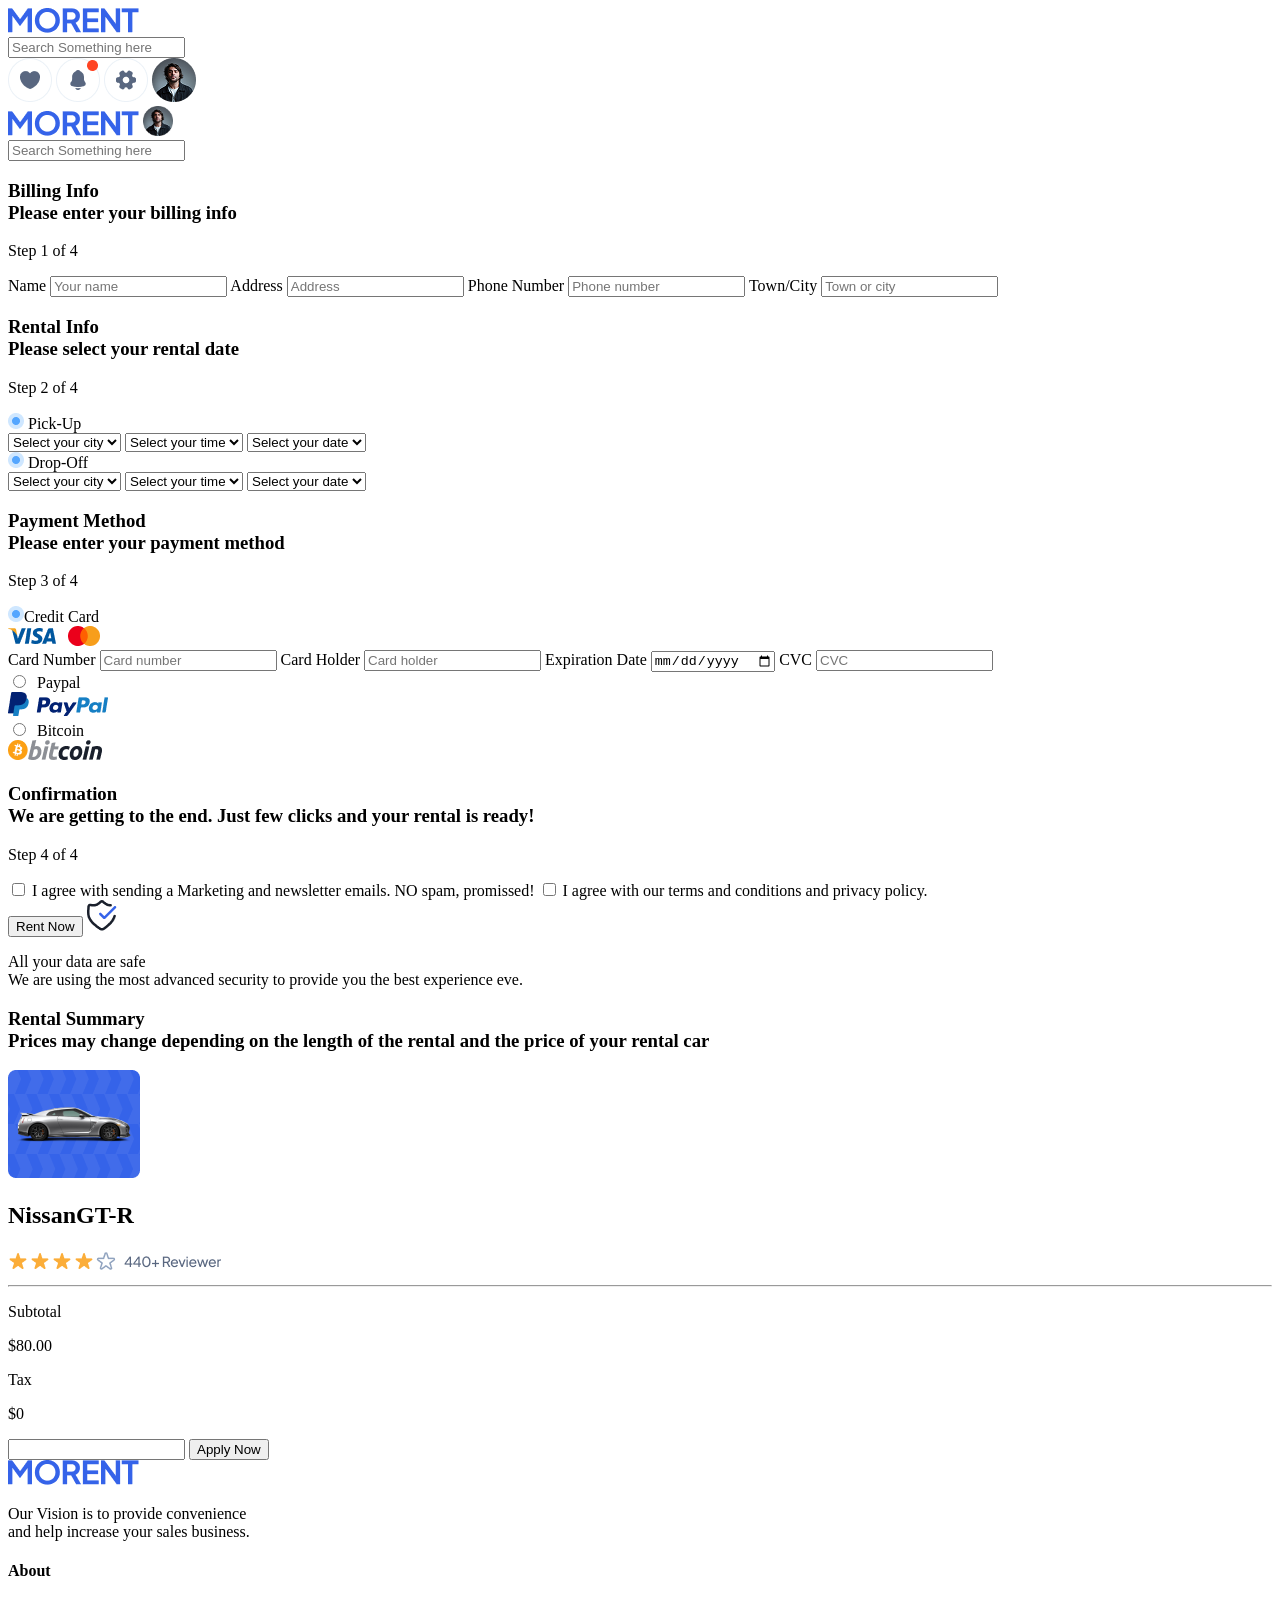
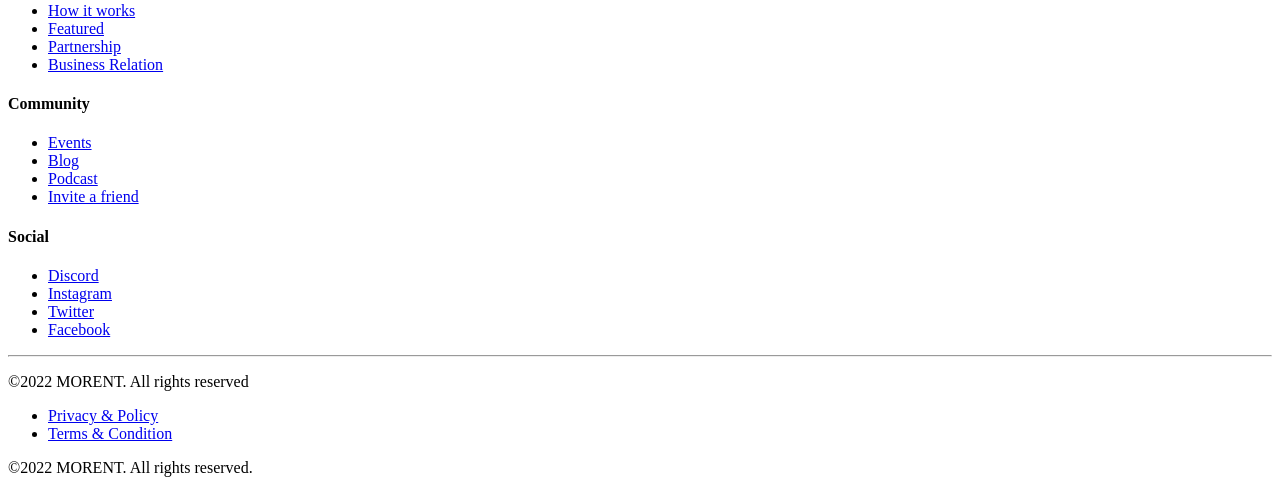
==== Payment car rent/payment.html @ 50a6cc04 "Fix input field markup and update city options in payment form" ====
<!DOCTYPE html>
<html lang="en-us">

<head>
    <meta charset="UTF-8">
    <meta name="viewport" content="width=device-width, initial-scale=1.0">
    <title>Payment Car Rent</title>
    <link rel="stylesheet" href="style.css">
    <link rel="shortcut icon" href="assets/images/car.png" type="image/png">
</head>

<body>
    <header class="normal-header">
        <div class="logo-container">
            <img src="../assets/images/Logo.png" alt="Morrent Logo" height="52%">
            <form action="" class="xform">
                <label for="gsearch"></label>
                <input type="search" class="searchx" name="search" placeholder="Search Something here">
            </form>
        </div>
        <div class="headersubpro">
            <img src="../assets/images/Likex.png" alt=" Like icon" class="imgh1">
            <img src="../assets/images/Notification.png" alt="Notification icon" class="imgh2">
            <img src="../assets/images/Settings.png" alt="Setting icon">
            <img src="../assets/images/Profil.png" alt="Profile icon">
        </div>
    </header>

    <header class="mobile-header">
        <div class="mobile-logo">
            <img src="../assets/images/Logo.png" alt="Morrent Logo">
            <img src="../assets/images/Profil.png" alt="Profile icon" id="profileicons" width="30px">
        </div>
        <form action="" class="xform mobileheadersearch" title="This is for mobile header">
            <label for="gsearch"></label>
            <input type="search" class="searchx" name="search" placeholder="Search Something here">
        </form>
    </header>

    <main>
        <secction class="rental-paymentform">
            <section class="billingcontainer">
                <div class="billheader">
                    <h3>Billing Info <br><span>Please enter your billing info</span></h3>
                    <p><span>Step 1 of 4</span></p>
                </div>
                <div class="bill-info">
                    <form action="">
                        <label for="name">Name</label>
                        <input type="text" name="name" id="name" placeholder="Your name">
                        <label for="address">Address</label>
                        <input type="text" name="address" id="address" placeholder="Address">
                        <label for="number">Phone Number</label>
                        <input type="tel" name="number" id="number" placeholder="Phone number">
                        <label for="town">Town/City</label>
                        <input type="text" name="town" id="town" placeholder="Town or city">
                    </form>
                </div>
            </section>

            <section class="rentalcontainer">
                <div class="rentalheader">
                    <h3>Rental Info <br><span>Please select your rental date</span></h3>
                    <p><span>Step 2 of 4</span></p>
                </div>
                <div class="pickup">
                    <img src="../assets/images/mark.png" alt="This is a mark pickup icon"> <span
                        class="pickdrop">Pick-Up</span>
                    <form action="">
                        <select name="location" id="dlocation" title="The is rental pickup ciry location">
                            <option value=" ">Select your city</option>
                            <option value="dla1">Douala</option>
                            <option value="bda1">Bamenda</option>
                            <option value="yde1">Yaounde</option>
                        </select>
                        <select name="time" id="dtime" title="This is rental pickup time">
                            <option value=" ">Select your time</option>
                        </select>
                        <select name="date" id="ddate" title="This is rental pickup date">
                            <option value="">Select your date</option>
                        </select>
                    </form>
                </div>
                <div class="drop-off" title="This is drop-off container">
                    <img src="../assets/images/mark.png" alt="This is a mark drop-off icon"> <span
                        class="pickdrop">Drop-Off</span>
                    <form action="">
                        <select name="location" id="plocation" title="The is rental drop-off ciry location">
                            <option value=" ">Select your city</option>
                            <option value="dla">Douala</option>
                            <option value="bda">Bamenda</option>
                            <option value="yde">Yaounde</option>
                        </select>
                        <select name="time" id="ptime" title="This is rental drop-off time">
                            <option value=" ">Select your time</option>
                        </select>
                        <select name="date" id="pdate" title="This is rental drop-off date">
                            <option value="">Select your date</option>
                        </select>
                    </form>
                </div>
            </section>

            <section class="payment">
                <div class="paymentheader">
                    <h3>Payment Method <br><span>Please enter your payment method</span></h3>
                    <p><span>Step 3 of 4</span></p>
                </div>
                <div class="paymentinfo">
                    <div class="infoheader">
                        <div><img src="../assets/images/mark.png" alt="mark icon for payment"><span
                                class="pickdrop">Credit
                                Card</span></div>
                        <img src="../assets/images/visa.png" alt="Visa icon for payment">
                    </div>
                    <form action="" class="cardinfo">
                        <label for="cardnumber">Card Number</label>
                        <input type="tel" name="cardnumber" id="cardnumber" placeholder="Card number">
                        <label for="cardholder">Card Holder</label>
                        <input type="text" name="cardholder" id="cardholder" placeholder="Card holder">
                        <label for="exdate">Expiration Date</label>
                        <input type="date" name="exdate" id="exdate" placeholder="DD/MM/YY">
                        <label for="cvc">CVC</label>
                        <input type="text" name="cvc" id="cvc" placeholder="CVC">
                    </form>
                    <form action="">
                        <div class="paypal">
                            <div>
                                <input type="radio" name="paypal" id="paypal">
                                <label for="paypal"> &nbsp;Paypal</label>
                            </div>
                            <img src="../assets/images/paypal.png" alt="Paypay icon for payment">
                        </div>
                        <div class="bitcoin">
                            <div><input type="radio" name="paypal" id="bitcoin">
                                <label for="bitcoin"> &nbsp;Bitcoin</label>
                            </div>
                            <img src="../assets/images/bitcoin.png" alt="Bitcoin icon for payment">
                        </div>
                    </form>
                </div>
            </section>

            <section class="confirmation">
                <div class="confheader">
                    <h3>Confirmation <br><span>We are getting to the end. Just few clicks and your rental is
                            ready!</span></h3>
                    <p><span>Step 4 of 4</span></p>
                </div>
                <form action="">
                    <input type="checkbox" name="policies" id="policy1">
                    <label for="policy1">I agree with sending a Marketing and newsletter emails. NO spam,
                        promissed!</label>
                    <input type="checkbox" name="policies" id="policy2">
                    <label for="policy2">I agree with our terms and conditions and privacy policy.</label>
                </form>
                <button type="button">Rent Now</button>
                <img src="../assets/images/Layer.png" alt="Layer icon">
                <p>All your data are safe <br><span>We are using the most advanced security to provide you the best
                        experience eve.</span></p>
            </section>
        </secction>

        <section class="rentalsummary">
            <h3>Rental Summary <br> <span>Prices may change depending on the length of the rental and the price of your
                    rental car</span></h3>
            <div class="carinfos">
                <img src="../assets/images/look.png" alt="Car picture">
                <div class="carname">
                    <h2>NissanGT-R</h2>
                    <img src="../assets/images/review.png" alt="car review image">
                </div>
            </div>
            <hr>
            <div class="price">
                <p><span>Subtotal</span></p>
                <p>&dollar;80.00</p>
            </div>
            <div class="tax">
                <p><span>Tax</span></p>
                <p>&dollar;0</p>
            </div>
            <div class="promo">
                <form action="">
                    <input type="text" name="promocode" id="promocode">
                    <label for="promocode"><button type="button">Apply Now</button></label>
                </form>
            </div>

        </section>


    </main>


    <footer>
        <section class="part1">
            <div class="icon">
                <img src="../assets/images/Logo.png" alt="footer Morrent Logo">
                <p><span>Our Vision is to provide convenience <br> and help increase your sales business.</span></p>
            </div>
            <div class="footernav">
                <div class="about community">
                    <h4>About</h4>
                    <ul>
                        <li><a href="#">How it works</a></li>
                        <li><a href="#">Featured</a></li>
                        <li><a href="#">Partnership</a></li>
                        <li><a href="#">Business Relation</a></li>
                    </ul>
                </div>

                <div class="community">
                    <h4>Community</h4>
                    <ul>
                        <li><a href="#">Events</a></li>
                        <li><a href="#">Blog</a></li>
                        <li><a href="#">Podcast</a></li>
                        <li><a href="#">Invite a friend</a></li>
                    </ul>
                </div>

                <div class="social community">
                    <h4>Social</h4>
                    <ul>
                        <li><a href="#">Discord</a></li>
                        <li><a href="#">Instagram</a></li>
                        <li><a href="#">Twitter</a></li>
                        <li><a href="#">Facebook</a></li>
                    </ul>
                </div>
            </div>
        </section>
        <hr>
        <section class="last">
            <div class="copyright">
                <p>&copy;2022 MORENT. All rights reserved</p>
            </div>
            <div class="privacy" id="footerprivacy">
                <ul>
                    <li><a href="#">Privacy &amp; Policy</a></li>
                    <li><a href="#">Terms &amp; Condition</a></li>
                </ul>
            </div>
        </section>
        <section class="mobilecopyright">
            <div class="mcopy">
                <p>&copy;2022 MORENT. All rights reserved.</p>
            </div>
        </section>
    </footer>
</body>

</html>
---- Payment car rent/style.css ----
@import url("https://fonts.googleapis.com/css2?family=Plus+Jakarta+Sans:ital,wght@0,200..800;1,200..800&display=swap");
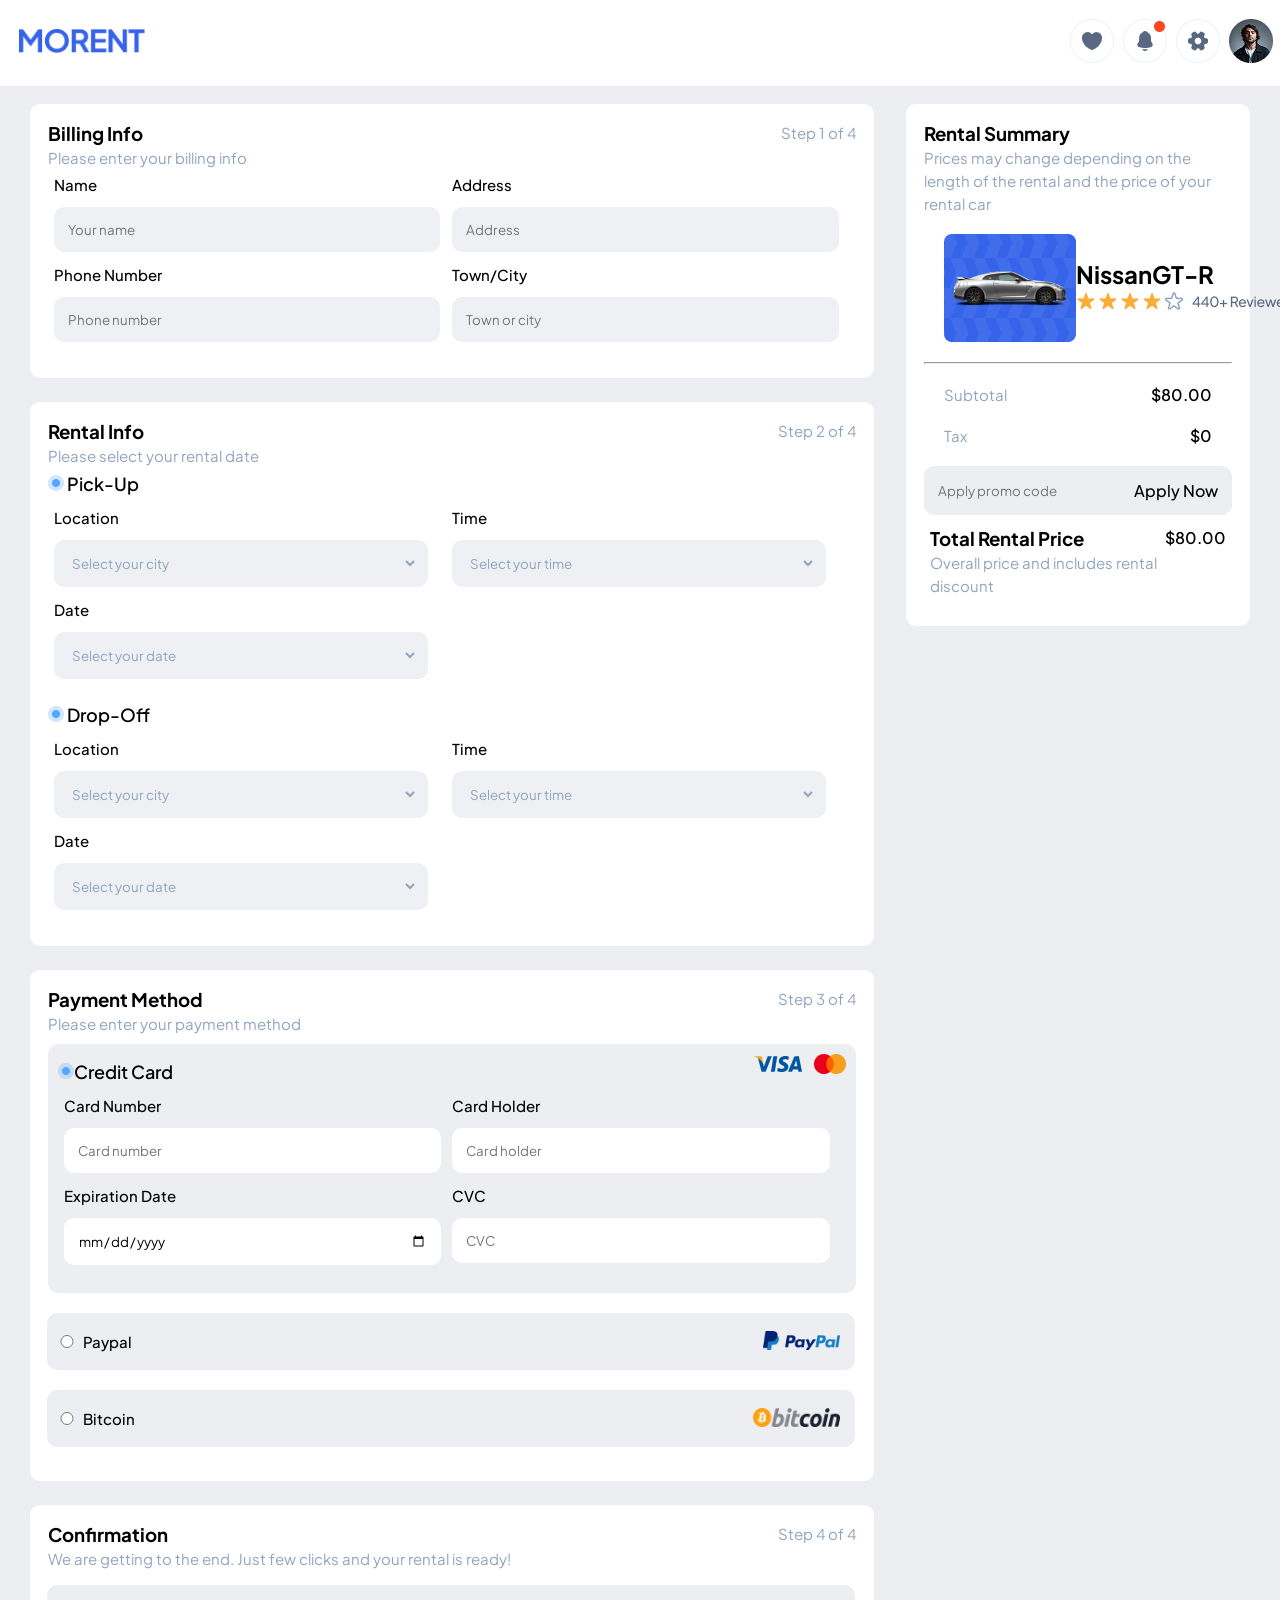
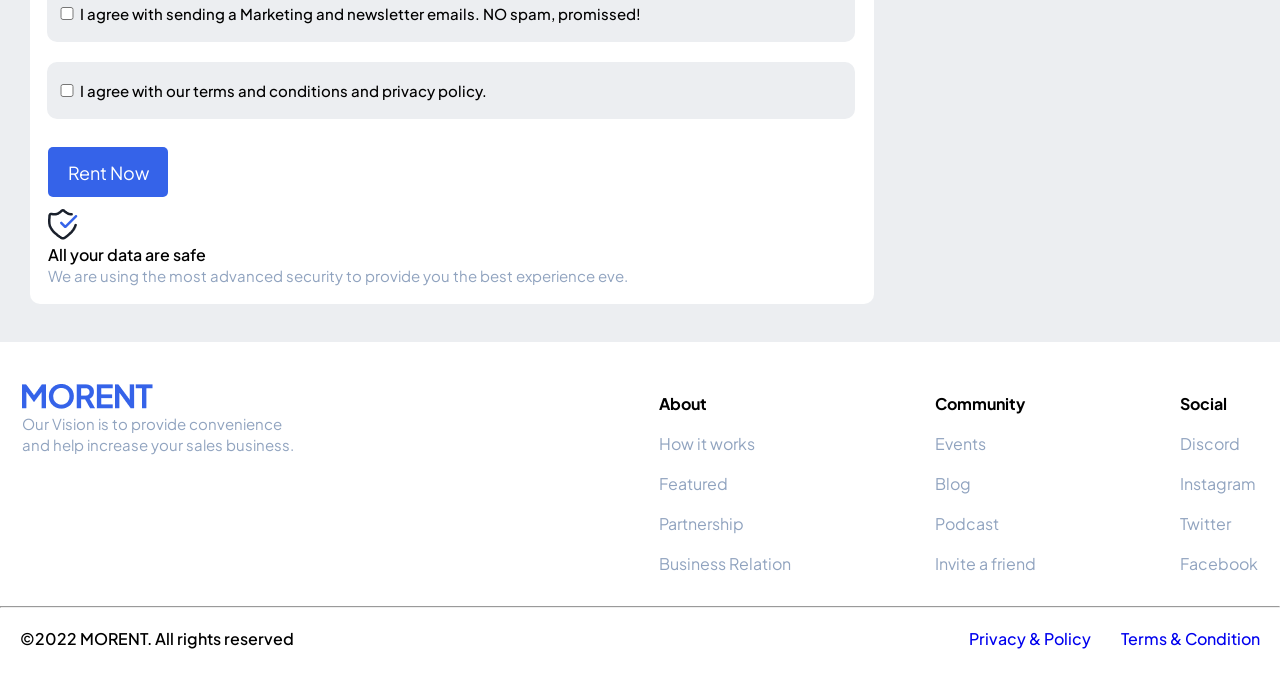
==== commit 0283a867: "Refactor payment form layout and styles for for the rental page" ====
--- a/Payment car rent/payment.html
+++ b/Payment car rent/payment.html
@@ -12,11 +12,7 @@
 <body>
     <header class="normal-header">
         <div class="logo-container">
-            <img src="../assets/images/Logo.png" alt="Morrent Logo" height="52%">
-            <form action="" class="xform">
-                <label for="gsearch"></label>
-                <input type="search" class="searchx" name="search" placeholder="Search Something here">
-            </form>
+            <img src="../assets/images/Logo.png" alt="Morrent Logo" height="50%">
         </div>
         <div class="headersubpro">
             <img src="../assets/images/Likex.png" alt=" Like icon" class="imgh1">
@@ -26,17 +22,6 @@
         </div>
     </header>
 
-    <header class="mobile-header">
-        <div class="mobile-logo">
-            <img src="../assets/images/Logo.png" alt="Morrent Logo">
-            <img src="../assets/images/Profil.png" alt="Profile icon" id="profileicons" width="30px">
-        </div>
-        <form action="" class="xform mobileheadersearch" title="This is for mobile header">
-            <label for="gsearch"></label>
-            <input type="search" class="searchx" name="search" placeholder="Search Something here">
-        </form>
-    </header>
-
     <main>
         <secction class="rental-paymentform">
             <section class="billingcontainer">
@@ -46,14 +31,18 @@
                 </div>
                 <div class="bill-info">
                     <form action="">
-                        <label for="name">Name</label>
-                        <input type="text" name="name" id="name" placeholder="Your name">
-                        <label for="address">Address</label>
-                        <input type="text" name="address" id="address" placeholder="Address">
-                        <label for="number">Phone Number</label>
-                        <input type="tel" name="number" id="number" placeholder="Phone number">
-                        <label for="town">Town/City</label>
-                        <input type="text" name="town" id="town" placeholder="Town or city">
+                        <div> <label for="name">Name</label>
+                            <input type="text" name="name" id="name" placeholder="Your name">
+                        </div>
+                        <div><label for="address">Address</label>
+                            <input type="text" name="address" id="address" placeholder="Address">
+                        </div>
+                        <div> <label for="number">Phone Number</label>
+                            <input type="tel" name="number" id="number" placeholder="Phone number">
+                        </div>
+                        <div><label for="town">Town/City</label>
+                            <input type="text" name="town" id="town" placeholder="Town or city">
+                        </div>
                     </form>
                 </div>
             </section>
@@ -67,36 +56,48 @@
                     <img src="../assets/images/mark.png" alt="This is a mark pickup icon"> <span
                         class="pickdrop">Pick-Up</span>
                     <form action="">
-                        <select name="location" id="dlocation" title="The is rental pickup ciry location">
-                            <option value=" ">Select your city</option>
-                            <option value="dla1">Douala</option>
-                            <option value="bda1">Bamenda</option>
-                            <option value="yde1">Yaounde</option>
-                        </select>
-                        <select name="time" id="dtime" title="This is rental pickup time">
-                            <option value=" ">Select your time</option>
-                        </select>
-                        <select name="date" id="ddate" title="This is rental pickup date">
-                            <option value="">Select your date</option>
-                        </select>
+                        <div> <label for="plocation">Location</label>
+                            <select name="location" id="plocation" title="The is rental pickup ciry location">
+                                <option value=" ">Select your city</option>
+                                <option value="dla1">Douala</option>
+                                <option value="bda1">Bamenda</option>
+                                <option value="yde1">Yaounde</option>
+                            </select>
+                        </div>
+                        <div><label for="ptime">Time</label>
+                            <select name="time" id="ptime" title="This is rental pickup time">
+                                <option value=" ">Select your time</option>
+                            </select>
+                        </div>
+                        <div><label for="pdate">Date</label>
+                            <select name="date" id="pdate" title="This is rental pickup date">
+                                <option value="">Select your date</option>
+                            </select>
+                        </div>
                     </form>
                 </div>
                 <div class="drop-off" title="This is drop-off container">
                     <img src="../assets/images/mark.png" alt="This is a mark drop-off icon"> <span
                         class="pickdrop">Drop-Off</span>
                     <form action="">
-                        <select name="location" id="plocation" title="The is rental drop-off ciry location">
-                            <option value=" ">Select your city</option>
-                            <option value="dla">Douala</option>
-                            <option value="bda">Bamenda</option>
-                            <option value="yde">Yaounde</option>
-                        </select>
-                        <select name="time" id="ptime" title="This is rental drop-off time">
-                            <option value=" ">Select your time</option>
-                        </select>
-                        <select name="date" id="pdate" title="This is rental drop-off date">
-                            <option value="">Select your date</option>
-                        </select>
+                        <div><label for="dlocation">Location</label>
+                            <select name="location" id="dlocation" title="The is rental drop-off ciry location">
+                                <option value=" ">Select your city</option>
+                                <option value="dla">Douala</option>
+                                <option value="bda">Bamenda</option>
+                                <option value="yde">Yaounde</option>
+                            </select>
+                        </div>
+                        <div><label for="dtime">Time</label>
+                            <select name="time" id="p\dtime" title="This is rental drop-off time">
+                                <option value=" ">Select your time</option>
+                            </select>
+                        </div>
+                        <div> <label for="ddate">Date</label>
+                            <select name="date" id="ddate" title="This is rental drop-off date">
+                                <option value="">Select your date</option>
+                            </select>
+                        </div>
                     </form>
                 </div>
             </section>
@@ -111,34 +112,39 @@
                         <div><img src="../assets/images/mark.png" alt="mark icon for payment"><span
                                 class="pickdrop">Credit
                                 Card</span></div>
-                        <img src="../assets/images/visa.png" alt="Visa icon for payment">
+                        <img src="../assets/images/visa.png" alt="Visa icon for payment" height="90%">
                     </div>
                     <form action="" class="cardinfo">
-                        <label for="cardnumber">Card Number</label>
-                        <input type="tel" name="cardnumber" id="cardnumber" placeholder="Card number">
-                        <label for="cardholder">Card Holder</label>
-                        <input type="text" name="cardholder" id="cardholder" placeholder="Card holder">
-                        <label for="exdate">Expiration Date</label>
-                        <input type="date" name="exdate" id="exdate" placeholder="DD/MM/YY">
-                        <label for="cvc">CVC</label>
-                        <input type="text" name="cvc" id="cvc" placeholder="CVC">
-                    </form>
-                    <form action="">
-                        <div class="paypal">
-                            <div>
-                                <input type="radio" name="paypal" id="paypal">
-                                <label for="paypal"> &nbsp;Paypal</label>
-                            </div>
-                            <img src="../assets/images/paypal.png" alt="Paypay icon for payment">
-                        </div>
-                        <div class="bitcoin">
-                            <div><input type="radio" name="paypal" id="bitcoin">
-                                <label for="bitcoin"> &nbsp;Bitcoin</label>
-                            </div>
-                            <img src="../assets/images/bitcoin.png" alt="Bitcoin icon for payment">
-                        </div>
-                    </form>
-                </div>
+                        <div><label for="cardnumber">Card Number</label>
+                            <input type="tel" name="cardnumber" id="cardnumber" placeholder="Card number">
+                        </div>
+                        <div> <label for="cardholder">Card Holder</label>
+                            <input type="text" name="cardholder" id="cardholder" placeholder="Card holder">
+                        </div>
+                        <div> <label for="exdate">Expiration Date</label>
+                            <input type="date" name="exdate" id="exdate">
+                        </div>
+                        <div><label for="cvc">CVC</label>
+                            <input type="text" name="cvc" id="cvc" placeholder="CVC">
+                        </div>
+                    </form>
+                </div>
+
+                <form action="" class="paybit">
+                    <div class="paypal">
+                        <div>
+                            <input type="radio" name="paypal" id="paypal">
+                            <label for="paypal"> &nbsp;Paypal</label>
+                        </div>
+                        <img src="../assets/images/paypal.png" alt="Paypay icon for payment">
+                    </div>
+                    <div class="bitcoin">
+                        <div><input type="radio" name="paypal" id="bitcoin">
+                            <label for="bitcoin"> &nbsp;Bitcoin</label>
+                        </div>
+                        <img src="../assets/images/bitcoin.png" alt="Bitcoin icon for payment">
+                    </div>
+                </form>
             </section>
 
             <section class="confirmation">
@@ -147,14 +153,17 @@
                             ready!</span></h3>
                     <p><span>Step 4 of 4</span></p>
                 </div>
-                <form action="">
-                    <input type="checkbox" name="policies" id="policy1">
-                    <label for="policy1">I agree with sending a Marketing and newsletter emails. NO spam,
-                        promissed!</label>
-                    <input type="checkbox" name="policies" id="policy2">
-                    <label for="policy2">I agree with our terms and conditions and privacy policy.</label>
+                <form action="" class="paybit confirmrent" title="This is confirmation">
+                    <div><input type="checkbox" name="policies" id="policy1">
+                        <label for="policy1">I agree with sending a Marketing and newsletter emails. NO spam,
+                            promissed!</label>
+                    </div>
+                    <div><input type="checkbox" name="policies" id="policy2">
+                        <label for="policy2">I agree with our terms and conditions and privacy policy.</label>
+                    </div>
                 </form>
-                <button type="button">Rent Now</button>
+                
+                <button type="button">Rent Now</button><br>
                 <img src="../assets/images/Layer.png" alt="Layer icon">
                 <p>All your data are safe <br><span>We are using the most advanced security to provide you the best
                         experience eve.</span></p>
@@ -182,17 +191,16 @@
             </div>
             <div class="promo">
                 <form action="">
-                    <input type="text" name="promocode" id="promocode">
-                    <label for="promocode"><button type="button">Apply Now</button></label>
+                    <input type="text" name="promocode" id="promocode" placeholder="Apply promo code">
+                    <input type="button" id="promobtn" value="Apply Now">
                 </form>
             </div>
-
-        </section>
-
-
+            <div class="totalrent">
+                <h3>Total Rental Price <br><span>Overall price and includes rental discount</span></h3>
+                <p>&dollar;80.00</p>
+            </div>
+        </section>
     </main>
-
-
     <footer>
         <section class="part1">
             <div class="icon">
@@ -250,5 +258,4 @@
         </section>
     </footer>
 </body>
-
 </html>
--- a/Payment car rent/style.css
+++ b/Payment car rent/style.css
@@ -1 +1,253 @@
 @import url("https://fonts.googleapis.com/css2?family=Plus+Jakarta+Sans:ital,wght@0,200..800;1,200..800&display=swap");
+
+* {
+  margin: 0;
+  padding: 0;
+  font-family: "Plus Jakarta Sans", sans-serif;
+}
+
+body {
+  background-color: #eceef1;
+}
+
+.normal-header {
+  background-color: #fff;
+  display: flex;
+  padding: 19px 12px;
+  justify-content: space-between;
+  position: fixed;
+  width: 99%;
+  top: 0;
+}
+
+a {
+  text-decoration: none;
+}
+
+.logo-container img {
+  margin: 10px 0 0 7px;
+  cursor: pointer;
+}
+
+.headersubpro img {
+  cursor: pointer;
+  padding-right: 6px;
+}
+
+main {
+  margin: 14px;
+  margin-top: 5rem;
+  display: grid;
+  grid-template-columns: 70% 30%;
+}
+
+.rentalsummary,
+.confirmation,
+.payment,
+.rentalcontainer,
+.billingcontainer {
+  background-color: #fff;
+  border-radius: 10px;
+  padding: 18px;
+  margin: 24px 16px;
+  height: fit-content;
+}
+
+p {
+  font-weight: 550;
+}
+
+h3 {
+  font-weight: 700;
+}
+
+label {
+  font-weight: 500;
+  font-size: 15px;
+}
+
+span {
+  color: #90a3bf;
+  font-size: 15px;
+  font-weight: 400;
+}
+
+.pickdrop {
+  font-size: 18px;
+  color: black;
+  font-weight: 550;
+  line-height: 35px;
+}
+
+.rentalheader,
+.infoheader,
+.paymentheader,
+.confheader,
+.billheader,
+.promo form {
+  display: flex;
+  justify-content: space-between;
+}
+
+section form div input,
+section form select {
+  padding: 14px;
+  border-radius: 10px;
+  background-color: #eef0f3;
+  border: none;
+  width: 90%;
+  margin: 12px 0;
+}
+
+form div select {
+  color: #90a3bf;
+  border-right: 10px solid #eef0f3;
+  width: 94%;
+}
+
+form {
+  margin: 6px;
+  display: grid;
+  grid-template-columns: 50% 50%;
+}
+
+.paybit {
+  display: grid;
+  grid-template-columns: 100%;
+  width: 100%;
+  margin-left: -1px;
+}
+
+.paypal,
+.bitcoin,
+.confirmrent div,
+.paymentinfo {
+  background-color: #eceef1;
+  border-radius: 10px;
+  padding: 10px;
+  margin: 10px 0;
+}
+
+.bitcoin,
+.paypal {
+  display: flex;
+  justify-content: space-between;
+}
+
+.bitcoin img,
+.paypal img {
+  margin-top: 8px;
+  margin-right: 5px;
+  height: 50%;
+}
+
+.paymentinfo form div input {
+  background-color: #fff;
+}
+
+.paybit div input {
+  width: 20px;
+}
+
+.confirmation button {
+  font-size: 18px;
+  background-color: #3563e9;
+  border: none;
+  border-radius: 5px;
+  height: 50px;
+  width: 120px;
+  color: #fff;
+  margin: 12px 0;
+  cursor: pointer;
+}
+
+.carinfos,
+.price,
+.tax  {
+  display: flex;
+  margin: 20px;
+}
+
+.carname {
+  margin: auto;
+}
+
+.price,
+.tax {
+  justify-content: space-between;
+}
+
+.promo {
+  background-color: #eceef1;
+  padding: 8px;
+  border-radius: 10px;
+}
+
+#promobtn {
+  font-size: 16px;
+  font-weight: 500;
+  cursor: pointer;
+}
+
+.promo form input{
+  border: none;
+  background-color: #eceef1;
+}
+
+.totalrent {
+  display: flex;
+  justify-content: space-between;
+  margin: 12px 6px;
+}
+
+footer {
+  background-color: #fff;
+  padding-top: 20px;
+  padding-bottom: 8px;
+  margin-bottom: -18px;
+}
+
+footer .part1 {
+  display: flex;
+  margin: 22px;
+  justify-content: space-between;
+}
+
+.footernav {
+  display: flex;
+  gap: 9rem;
+  line-height: 40px;
+}
+
+li {
+  list-style: none;
+}
+
+.community li a:active,
+.community li a:hover,
+.community li a:link,
+.community li a:visited {
+  color: #90a3bf;
+}
+
+footer .last {
+  display: flex;
+  justify-content: space-between;
+  margin: 20px;
+  font-weight: 500;
+}
+
+.privacy ul {
+  display: flex;
+  gap: 30px;
+}
+
+.privacy li a:active,
+.privacy li a:visited {
+  color: #000;
+}
+
+.mobilecopyright,
+.mobileview {
+  display: none;
+}
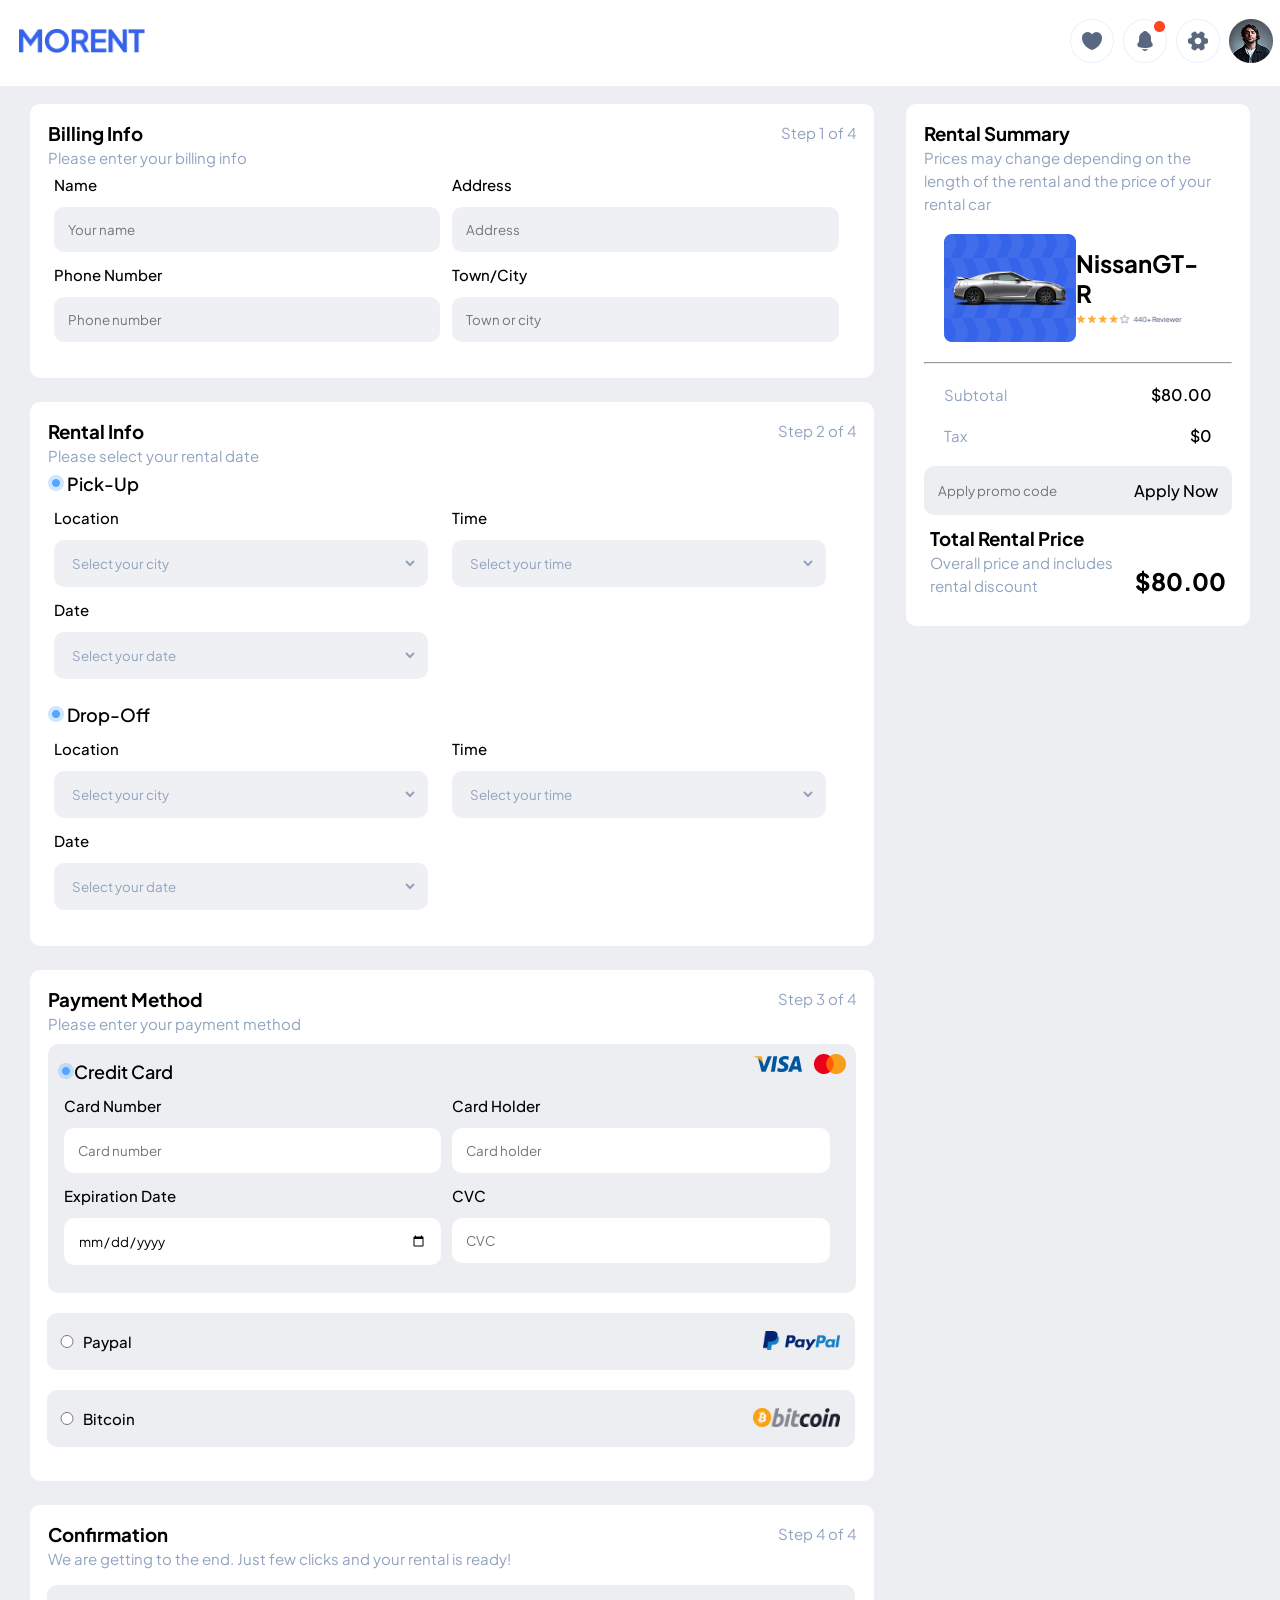
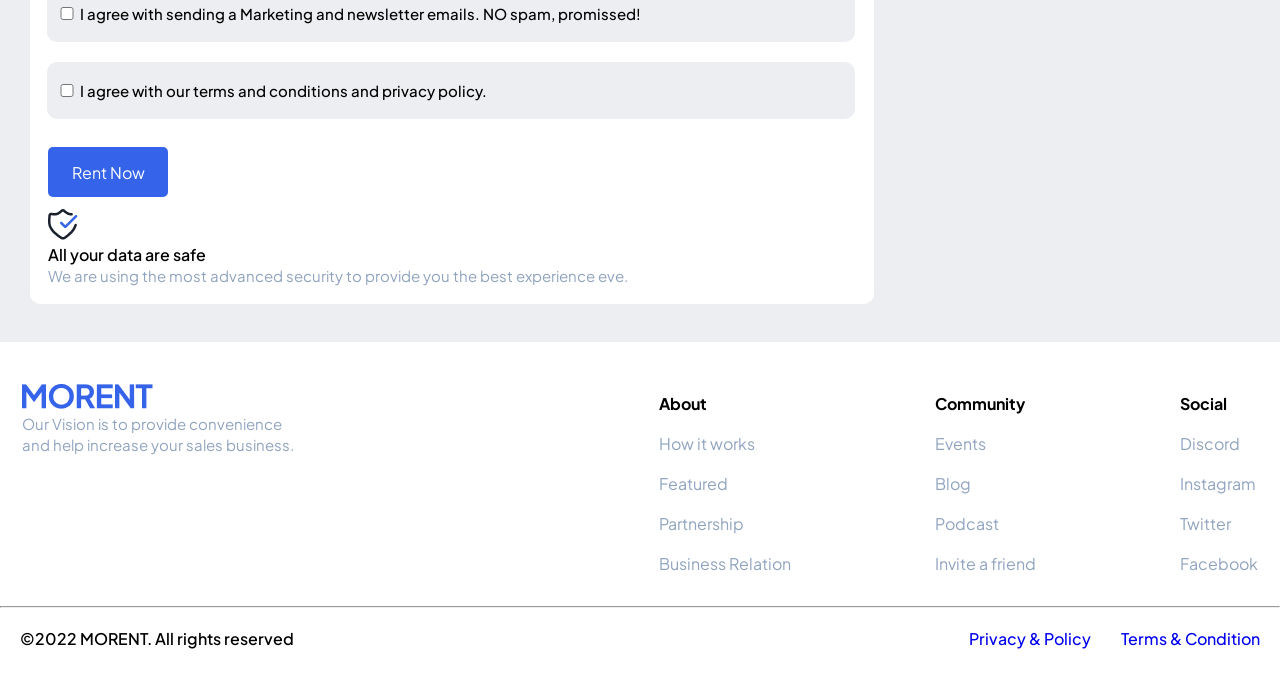
==== commit c2d958f6: "style the payment css file to enhance mobile responsiveness" ====
--- a/Payment car rent/payment.html
+++ b/Payment car rent/payment.html
@@ -17,7 +17,7 @@
         <div class="headersubpro">
             <img src="../assets/images/Likex.png" alt=" Like icon" class="imgh1">
             <img src="../assets/images/Notification.png" alt="Notification icon" class="imgh2">
-            <img src="../assets/images/Settings.png" alt="Setting icon">
+            <img src="../assets/images/Settings.png" alt="Setting icon" class="imgh2">
             <img src="../assets/images/Profil.png" alt="Profile icon">
         </div>
     </header>
@@ -89,7 +89,7 @@
                             </select>
                         </div>
                         <div><label for="dtime">Time</label>
-                            <select name="time" id="p\dtime" title="This is rental drop-off time">
+                            <select name="time" id="pdtime" title="This is rental drop-off time">
                                 <option value=" ">Select your time</option>
                             </select>
                         </div>
@@ -177,7 +177,7 @@
                 <img src="../assets/images/look.png" alt="Car picture">
                 <div class="carname">
                     <h2>NissanGT-R</h2>
-                    <img src="../assets/images/review.png" alt="car review image">
+                    <img src="../assets/images/review.png" alt="car review image" id="reviewicon" width="80%">
                 </div>
             </div>
             <hr>
@@ -197,7 +197,7 @@
             </div>
             <div class="totalrent">
                 <h3>Total Rental Price <br><span>Overall price and includes rental discount</span></h3>
-                <p>&dollar;80.00</p>
+                <p class="totalprice">&dollar;80.00</p>
             </div>
         </section>
     </main>
--- a/Payment car rent/style.css
+++ b/Payment car rent/style.css
@@ -83,8 +83,7 @@
 .infoheader,
 .paymentheader,
 .confheader,
-.billheader,
-.promo form {
+.billheader {
   display: flex;
   justify-content: space-between;
 }
@@ -141,16 +140,12 @@
   height: 50%;
 }
 
-.paymentinfo form div input {
-  background-color: #fff;
-}
-
 .paybit div input {
   width: 20px;
 }
 
 .confirmation button {
-  font-size: 18px;
+  font-size: 16px;
   background-color: #3563e9;
   border: none;
   border-radius: 5px;
@@ -163,7 +158,7 @@
 
 .carinfos,
 .price,
-.tax  {
+.tax {
   display: flex;
   margin: 20px;
 }
@@ -183,15 +178,24 @@
   border-radius: 10px;
 }
 
+.promo form {
+  display: flex;
+  justify-content: space-between;
+}
+
 #promobtn {
   font-size: 16px;
   font-weight: 500;
   cursor: pointer;
 }
 
-.promo form input{
+.promo form input {
   border: none;
   background-color: #eceef1;
+}
+
+.paymentinfo form div input {
+  background-color: #fff;
 }
 
 .totalrent {
@@ -247,7 +251,125 @@
   color: #000;
 }
 
+.totalprice {
+  font-size: 24px;
+  font-weight: 750;
+  margin-top: auto;
+}
+
 .mobilecopyright,
 .mobileview {
   display: none;
 }
+
+@media (max-width: 768px) {
+  .headersubpro .imgh1,
+  .headersubpro .imgh2,
+  .copyright,
+  .headersubpro .imgh3 {
+    display: none;
+  }
+
+  .logo-container img {
+    height: 20px;
+    margin-left: 0;
+  }
+
+  .headersubpro img {
+    margin-right: 20px;
+    height: 35px;
+  }
+
+  main {
+    display: flex;
+    flex-direction: column;
+    margin: 14px -4px;
+    margin-top: 5rem;
+  }
+
+  .rental-paymentform {
+    order: 2;
+  }
+
+  .rentalsummary {
+    order: 1;
+  }
+
+  form {
+    margin: 4px;
+    display: grid;
+    grid-template-columns: 100%;
+  }
+
+  section form div input {
+    width: 92%;
+  }
+
+  section form select {
+    width: 96%;
+  }
+
+  p {
+    font-weight: 450;
+  }
+
+  h3 {
+    font-weight: 600;
+    font-size: 17px;
+  }
+
+  label {
+    font-weight: 500;
+    font-size: 13px;
+  }
+
+  span {
+    color: #90a3bf;
+    font-size: 13px;
+    font-weight: 350;
+  }
+
+  #promobtn {
+    font-size: 14px;
+  }
+
+  #reviewicon {
+    width: 95%;
+  }
+
+  .pickdrop {
+    font-size: 15px;
+    color: black;
+    font-weight: 550;
+    line-height: 35px;
+  }
+
+  .totalprice {
+    font-weight: 500;
+    font-size: 20px;
+  }
+
+  footer .part1 {
+    display: grid;
+    margin: 22px;
+  }
+
+  .footernav {
+    display: grid;
+    grid-template-columns: 50% 50%;
+    line-height: 30px;
+    gap: 10px 55px;
+    overflow: hidden;
+  }
+
+  #footerprivacy ul {
+    gap: 55px;
+    overflow: hidden;
+  }
+
+  .mobilecopyright {
+    display: flex;
+    margin: 20px;
+    font-weight: 500;
+  }
+}
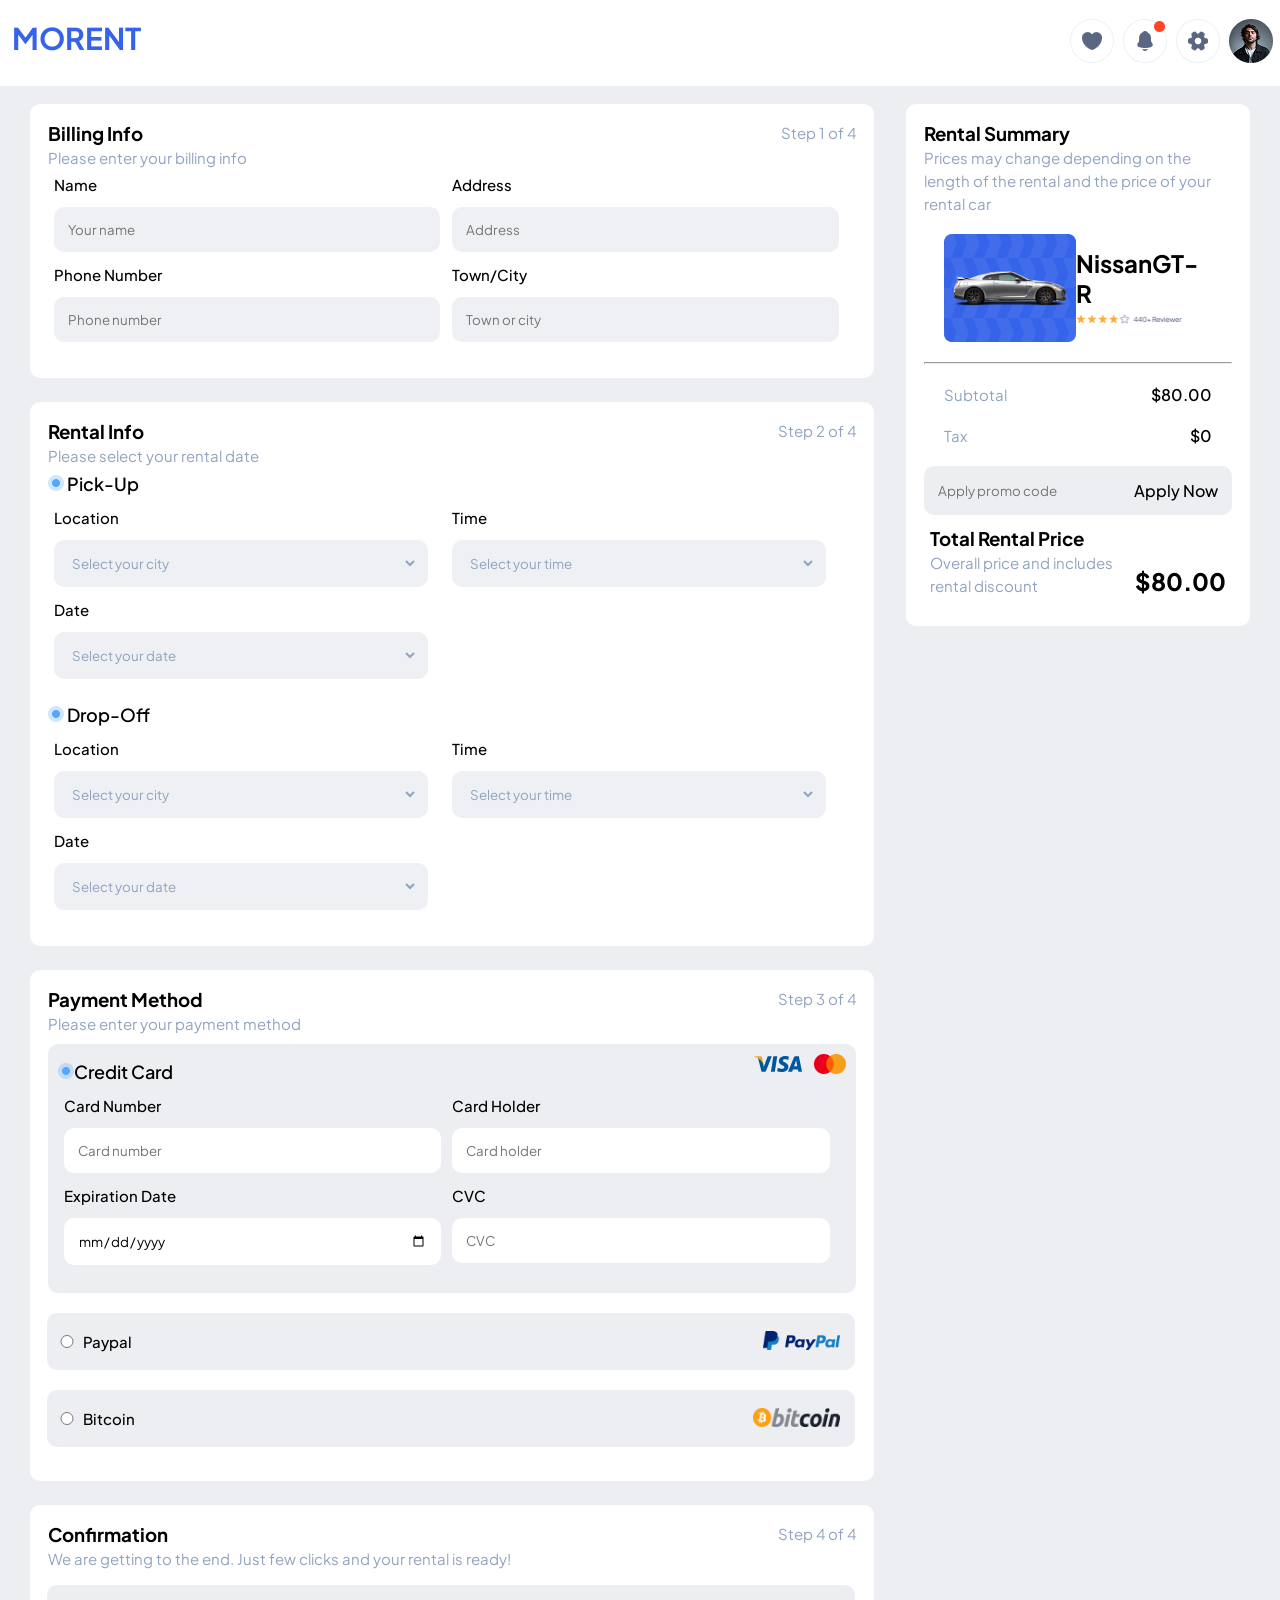
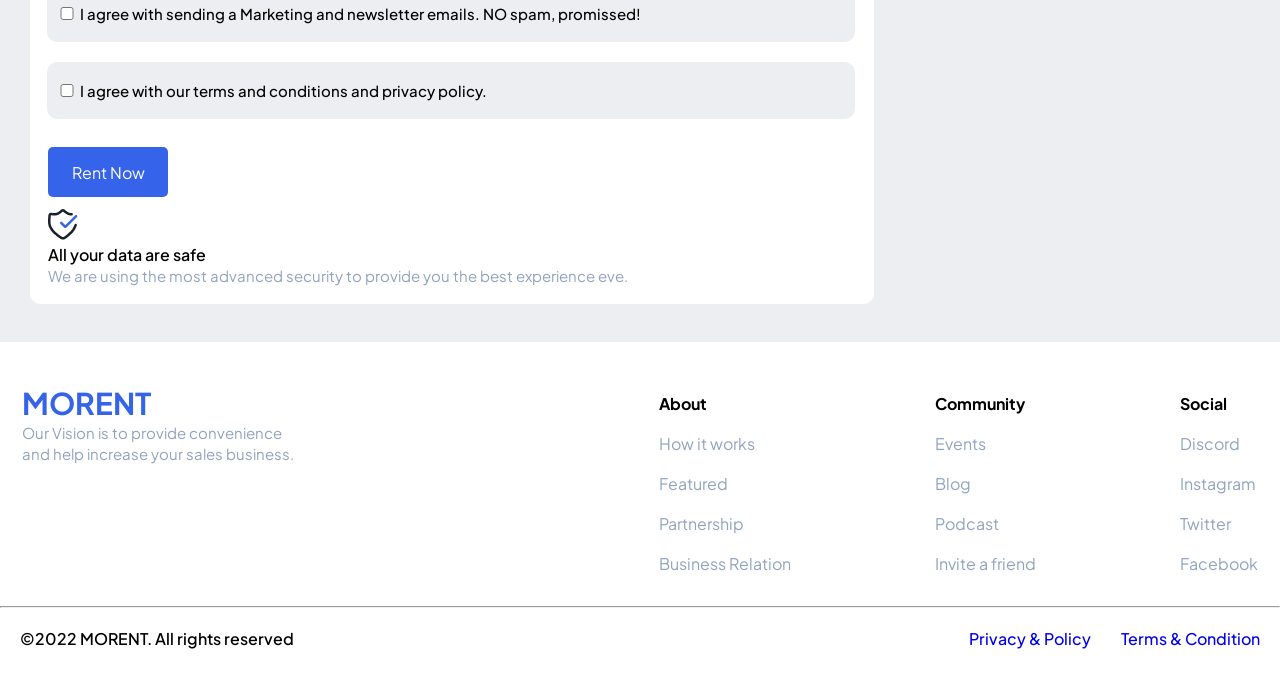
==== commit 48b9ea13: "most HTML tags changed to make the hmtl Semantic and Refactor logo elements to use text instead of i" ====
--- a/Payment car rent/payment.html
+++ b/Payment car rent/payment.html
@@ -12,7 +12,9 @@
 <body>
     <header class="normal-header">
         <div class="logo-container">
-            <img src="../assets/images/Logo.png" alt="Morrent Logo" height="50%">
+            <a href="../index.html">
+                <h1 class="morent-logo">MORENT</h1>
+            </a>
         </div>
         <div class="headersubpro">
             <img src="../assets/images/Likex.png" alt=" Like icon" class="imgh1">
@@ -162,7 +164,7 @@
                         <label for="policy2">I agree with our terms and conditions and privacy policy.</label>
                     </div>
                 </form>
-                
+
                 <button type="button">Rent Now</button><br>
                 <img src="../assets/images/Layer.png" alt="Layer icon">
                 <p>All your data are safe <br><span>We are using the most advanced security to provide you the best
@@ -174,7 +176,7 @@
             <h3>Rental Summary <br> <span>Prices may change depending on the length of the rental and the price of your
                     rental car</span></h3>
             <div class="carinfos">
-                <img src="../assets/images/look.png" alt="Car picture">
+                <img src="../assets/images/look.png" alt="Car picture" class="lookimg">
                 <div class="carname">
                     <h2>NissanGT-R</h2>
                     <img src="../assets/images/review.png" alt="car review image" id="reviewicon" width="80%">
@@ -204,7 +206,9 @@
     <footer>
         <section class="part1">
             <div class="icon">
-                <img src="../assets/images/Logo.png" alt="footer Morrent Logo">
+                <a href="../index.html">
+                    <h1 class="morent-logo" title="morent for the footer">MORENT</h1>
+                </a>
                 <p><span>Our Vision is to provide convenience <br> and help increase your sales business.</span></p>
             </div>
             <div class="footernav">
@@ -258,4 +262,5 @@
         </section>
     </footer>
 </body>
+
 </html>
--- a/Payment car rent/style.css
+++ b/Payment car rent/style.css
@@ -8,6 +8,11 @@
 
 body {
   background-color: #eceef1;
+}
+
+.morent-logo {
+  color: #3563e9;
+  font-size: 30px;
 }
 
 .normal-header {
@@ -302,7 +307,7 @@
   }
 
   section form div input {
-    width: 92%;
+    width: 90%;
   }
 
   section form select {
@@ -349,6 +354,10 @@
     font-size: 20px;
   }
 
+  .lookimg {
+    margin: 0 6px -1px -18px;
+  }
+
   footer .part1 {
     display: grid;
     margin: 22px;
@@ -356,7 +365,6 @@
 
   .footernav {
     display: grid;
-    grid-template-columns: 50% 50%;
     line-height: 30px;
     gap: 10px 55px;
     overflow: hidden;
